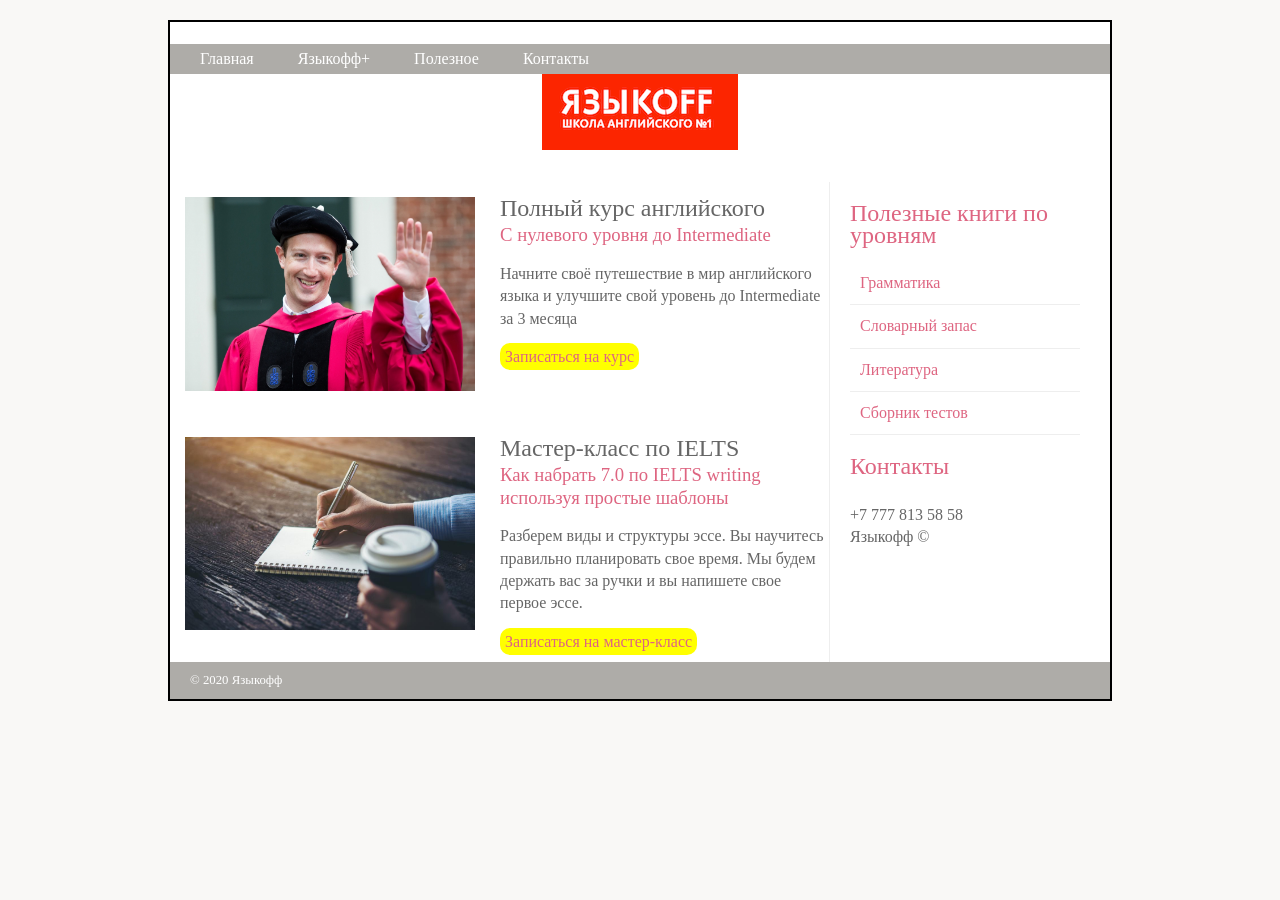
==== index.html @ 15d6b6bf "init.commit" ====
<!DOCTYPE html>
<html lang="en">
<head>
    <meta charset="UTF-8">
    <title>Yazykoff</title>
    <link rel="stylesheet" type="text/css" href="css/main.css" />
</head>
<body>
<div class="wrapper">
    <header>
        <h1>Языкофф</h1>
        <nav>
            <ul>
                <li><a href="">Главная</a></li>
                <li><a href="">Языкофф+</a></li>
                <li><a href="">Полезное</a></li>
                <li><a href="">Контакты</a></li>
            </ul>
        </nav>
        <img class="logo" src="img/llg.png">
    </header>
    <section class="courses">
        <article>
            <figure>
                <img src="img/zukerberg.jpg" alt="Zukerberg smiling">
            </figure>
            <hgroup>
                <h2>Полный курс английского</h2>
                <h3>С нулевого уровня до Intermediate</h3>
            </hgroup>
            <p>Начните своё путешествие в мир английского языка и улучшите свой уровень до Intermediate за 3 месяца </p>
            <a class="button" id="reg-general">Записаться на курс</a>
        </article>
        <article class="second">
            <figure>
                <img src="img/writing.jpg">
            </figure>
            <hgroup>
                <h2>Мастер-класс по IELTS</h2>
                <h3>Как набрать 7.0 по IELTS writing используя простые шаблоны</h3>
            </hgroup>
            <p>
                Разберем виды и структуры эссе. Вы научитесь правильно планировать свое время. Мы будем держать вас за ручки и вы
                напишете свое первое эссе.
            </p>
            <a class="button" id="reg-ielts">Записаться на мастер-класс</a>
        </article>
    </section>
    <aside>
        <section class="books">
                <h2>Полезные книги по уровням</h2>
                <a href="">Грамматика</a>
                <a href="">Словарный запас</a>
                <a href="">Литература</a>
                <a href="">Сборник тестов</a>
        </section>
            <section class="contacts">
                <h2>Контакты</h2>
                <p>
                    +7 777 813 58 58 <br/>
                    Языкофф &copy;
                </p>
            </section>
    </aside>
    <footer>
        &copy; 2020 Языкофф
    </footer>











</div>
</body>
</html>
---- css/main.css ----
header {
    display: block;
}
body {
    color: #666666;
    background-color: #f9f8f6;
    background-image: url ("img/llg.png");
    background-position: center;
    font-family: Georgia, times, serif;
    line-height: 1.4em;
    margin: 0px;
}
.wrapper {
    width: 940px;
    margin: 20px auto 20px auto;
    border: 2px solid #000000;
    background-color: #ffffff;
}
header {
    height: 160px;
    background-image: url ("img/llg.png");
}
h1 {
    text-indent: -9999px;
    width: 940px;
    height: 130 px;
    margin: 0px;
}
nav, footer {
    clear: both;
    color: #ffffff;
    background-color: #aeaca8;
    height: 30px;
}
nav ul {
    margin: 0px;
    padding: 4px 0px 5px 30px;
}
nav li {
    display: inline;
    margin-right: 40px;
}
nav li a {
    color: #ffffff;
}
nav li a:hover, nav li a.current {
    color: #000000;
}
section.courses {
    float: left;
    width: 659px;
    border-right: 1px solid #eeeeee;
}
article {

    clear: both;
    overflow: auto;
    width: 100%;
    padding-right: 10px;
}
hgroup {
    margin-top: 15px;
}
figure {

    float: left;
    padding: 5px;
    margin: 10px 20px 20px 10px;
}
figure img {
    width: 290px;
    margin-bottom: 0px;
}
.second {

}
aside {
    width: 230px;
    float: left;
    padding: 0px 0px 0px 20px;
}
aside section a {
    display: block;
    padding: 10px;
    border-bottom: 1px solid #eeeeee;
}
aside section a:hover {
    color: #985d6a;
    background-color: #efefef;
}
a {
    color: #de6581;
    text-decoration: none;
}
h1, h2, h3 {
    font-weight: normal;
}
h2 {
    margin: 10px 0px 5px 0px;
    padding: 0px;
}
h3 {
    margin: 0px 0px 10px 0px;
    color: #de6581;
}
aside h2 {
    padding: 10px 0px 10px 0px;
    color: #de6581;
}
footer {
    font-size: 80%;
    padding: 7px 0px 0px 20px;
}
a.button {
    height: 36px;
    background-color: yellow;
    border-radius: 10px;
    text-align: center;
    padding: 5px;
}
a.button:hover {
    background-color: red;
    color: white;
}
header img {
    display: block;
    margin: 0px auto 0px auto;
}
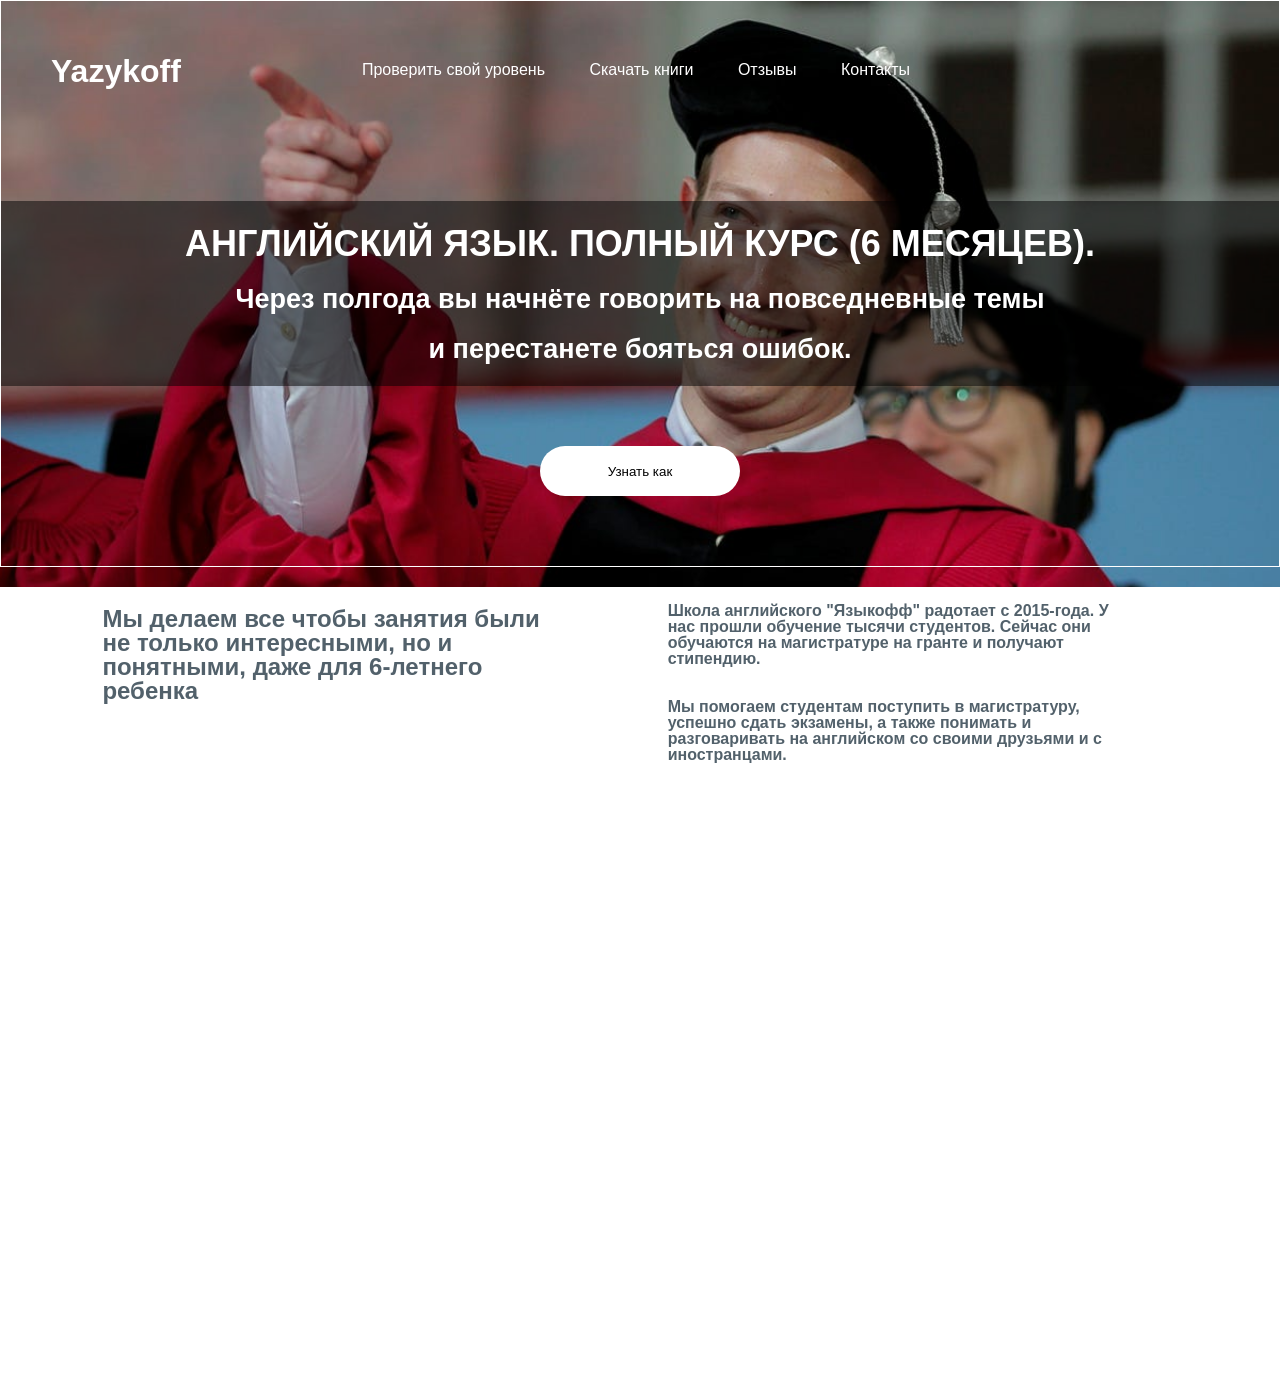
==== commit 85bd33e0: "init.commit" ====
--- a/index.html
+++ b/index.html
@@ -2,80 +2,53 @@
 <html lang="en">
 <head>
     <meta charset="UTF-8">
-    <title>Yazykoff</title>
-    <link rel="stylesheet" type="text/css" href="css/main.css" />
+    <title>Yazykoff online</title>
+    <link href="css/main.css" rel="stylesheet" type="text/css">
 </head>
 <body>
-<div class="wrapper">
-    <header>
-        <h1>Языкофф</h1>
-        <nav>
-            <ul>
-                <li><a href="">Главная</a></li>
-                <li><a href="">Языкофф+</a></li>
-                <li><a href="">Полезное</a></li>
-                <li><a href="">Контакты</a></li>
-            </ul>
-        </nav>
-        <img class="logo" src="img/llg.png">
-    </header>
-    <section class="courses">
-        <article>
-            <figure>
-                <img src="img/zukerberg.jpg" alt="Zukerberg smiling">
-            </figure>
+    <div class="wrapper">
+        <header>
+            <img class="page" src="img/first_p.jpeg">
+            <div class="hat">
+
+                <nav>
+                    <ul>
+                        <li><a href="#" class="current">Проверить свой уровень</a></li>
+                        <li><a href="#">Скачать книги</a></li>
+                        <li><a href="#">Отзывы</a></li>
+                        <li><a href="#">Контакты</a></li>
+
+                    </ul>
+                </nav>
+                <h1 id="logotype">Yazykoff</h1>
+            </div>
             <hgroup>
-                <h2>Полный курс английского</h2>
-                <h3>С нулевого уровня до Intermediate</h3>
+                <h1 id="zagolovok">Английский язык. Полный курс (6 месяцев).</h1>
+                <h2>Через полгода вы начнёте говорить на повседневные темы</h2>
+                <h2>и перестанете бояться ошибок.</h2>
             </hgroup>
-            <p>Начните своё путешествие в мир английского языка и улучшите свой уровень до Intermediate за 3 месяца </p>
-            <a class="button" id="reg-general">Записаться на курс</a>
-        </article>
-        <article class="second">
-            <figure>
-                <img src="img/writing.jpg">
-            </figure>
-            <hgroup>
-                <h2>Мастер-класс по IELTS</h2>
-                <h3>Как набрать 7.0 по IELTS writing используя простые шаблоны</h3>
-            </hgroup>
-            <p>
-                Разберем виды и структуры эссе. Вы научитесь правильно планировать свое время. Мы будем держать вас за ручки и вы
-                напишете свое первое эссе.
+            <button>Узнать как</button>
+        </header>
+        <section id="second">
+            <div class="second_form">
+            <h2 id="zagolovok-2">Мы делаем все чтобы занятия были не только интересными, но и понятными, даже для 6-летнего ребенка</h2>
+            <p class="article">Школа английского "Языкофф" радотает с 2015-года. У нас прошли обучение тысячи студентов. Сейчас они обучаются
+               на магистратуре на гранте и получают стипендию.</p>
+            <p class="article">
+                Мы помогаем студентам поступить в магистратуру, успешно сдать экзамены, а также понимать и разговаривать
+                на английском со своими друзьями и с иностранцами.
             </p>
-            <a class="button" id="reg-ielts">Записаться на мастер-класс</a>
-        </article>
-    </section>
-    <aside>
-        <section class="books">
-                <h2>Полезные книги по уровням</h2>
-                <a href="">Грамматика</a>
-                <a href="">Словарный запас</a>
-                <a href="">Литература</a>
-                <a href="">Сборник тестов</a>
+            </div>
         </section>
-            <section class="contacts">
-                <h2>Контакты</h2>
-                <p>
-                    +7 777 813 58 58 <br/>
-                    Языкофф &copy;
-                </p>
-            </section>
-    </aside>
-    <footer>
-        &copy; 2020 Языкофф
-    </footer>
+
+        <section>
+
+        </section>
 
 
 
 
 
-
-
-
-
-
-
-</div>
+    </div> <!-- wrapper -->
 </body>
 </html>
--- a/css/main.css
+++ b/css/main.css
@@ -1,128 +1,161 @@
+body {
+
+    background-color: white;
+    font-family: Georgia, times, serif;
+    font-family: "Roboto", "Helvetica", "Verdana", "Roboto", sans-serif;
+
+    margin: 0px;
+
+}
+
+.wrapper {
+    width: 100%;
+    height: 565px;;
+    margin: 0px auto 20px auto;
+
+}
+
 header {
+    height: 100%;
+
+    border: 0.0001px solid white;
+
+}
+
+img.page{
+    width: 100%;
+
+    position: absolute;
+    left:0;
+    z-index: -1;
+    }
+
+.hat {
+    position: absolute;
+
+    margin: 35px auto 0px auto;
+    width: 100%;
+    height: 80px;
+    z-index:2;
+
+}
+#logotype {
+    color: white;
+    margin-top: 17px;
+    position: absolute;
+    top: 0;
+    left: 50px;
+    z-index: 20;
+
+}
+
+nav {
+
+    text-align: center;
+    margin: 20px auto 20px auto;
     display: block;
+    clear: both;
+    color: black;
+    height: 30px;
+
 }
-body {
-    color: #666666;
-    background-color: #f9f8f6;
-    background-image: url ("img/llg.png");
-    background-position: center;
-    font-family: Georgia, times, serif;
-    line-height: 1.4em;
-    margin: 0px;
-}
-.wrapper {
-    width: 940px;
-    margin: 20px auto 20px auto;
-    border: 2px solid #000000;
-    background-color: #ffffff;
-}
-header {
-    height: 160px;
-    background-image: url ("img/llg.png");
-}
-h1 {
-    text-indent: -9999px;
-    width: 940px;
-    height: 130 px;
-    margin: 0px;
-}
-nav, footer {
-    clear: both;
-    color: #ffffff;
-    background-color: #aeaca8;
-    height: 30px;
-}
+
 nav ul {
     margin: 0px;
-    padding: 4px 0px 5px 30px;
+    padding: 5px 0px 5px 30px;
 }
+
 nav li {
     display: inline;
     margin-right: 40px;
 }
+
 nav li a {
-    color: #ffffff;
+    color: white;
 }
-nav li a:hover, nav li a.current {
-    color: #000000;
+
+nav li a:hover {
+    color: #FF165D;
 }
-section.courses {
-    float: left;
-    width: 659px;
-    border-right: 1px solid #eeeeee;
+
+
+a {
+    color: blue;
+    text-decoration: none;
 }
-article {
 
-    clear: both;
-    overflow: auto;
-    width: 100%;
-    padding-right: 10px;
+hgroup{
+    padding: 1px;
+    background-color: rgba(0, 0, 0, 0.5);
+    text-align: center;
+    color: white;
+    margin-top: 200px;
+    font-weight: 600;
+    font-size: 18px;
+    line-height: 1;
 }
-hgroup {
-    margin-top: 15px;
+
+#zagolovok {
+    text-transform: uppercase;
 }
-figure {
 
-    float: left;
-    padding: 5px;
-    margin: 10px 20px 20px 10px;
+button {
+    border: 0px;
+    display: block;
+    background-color: white;
+    border-radius: 25px;
+    width: 200px;
+    height: 50px;
+    margin: 60px auto 30px auto;
 }
-figure img {
-    width: 290px;
-    margin-bottom: 0px;
+
+button:hover {
+    background-color: #FF165D;
+    color: white;
+    border: 0px;
 }
-.second {
+
+button:active {
+    background-color: #C06C84;
+    color: white;
+    border: 0px;
+}
+
+section {
+    height: 100%;
+
 
 }
-aside {
-    width: 230px;
+#second{
+    background-color: white;
+    height: 40%;
+
+
+}
+
+#zagolovok-2 {
+    width: 40%;
+    display: block;
+    color: #52616B;
+    float: left
+
+
+}
+
+.article {
+    padding-left: 8%;
+    width: 40%;
+    color: #52616B;
+    display: block;
     float: left;
-    padding: 0px 0px 0px 20px;
 }
-aside section a {
+
+.second_form {
+    padding-left: 8%;
     display: block;
-    padding: 10px;
-    border-bottom: 1px solid #eeeeee;
+    margin: 20px auto 20px auto;
+    font-weight: 600;
+    line-height: 1;
 }
-aside section a:hover {
-    color: #985d6a;
-    background-color: #efefef;
-}
-a {
-    color: #de6581;
-    text-decoration: none;
-}
-h1, h2, h3 {
-    font-weight: normal;
-}
-h2 {
-    margin: 10px 0px 5px 0px;
-    padding: 0px;
-}
-h3 {
-    margin: 0px 0px 10px 0px;
-    color: #de6581;
-}
-aside h2 {
-    padding: 10px 0px 10px 0px;
-    color: #de6581;
-}
-footer {
-    font-size: 80%;
-    padding: 7px 0px 0px 20px;
-}
-a.button {
-    height: 36px;
-    background-color: yellow;
-    border-radius: 10px;
-    text-align: center;
-    padding: 5px;
-}
-a.button:hover {
-    background-color: red;
-    color: white;
-}
-header img {
-    display: block;
-    margin: 0px auto 0px auto;
-}+
+
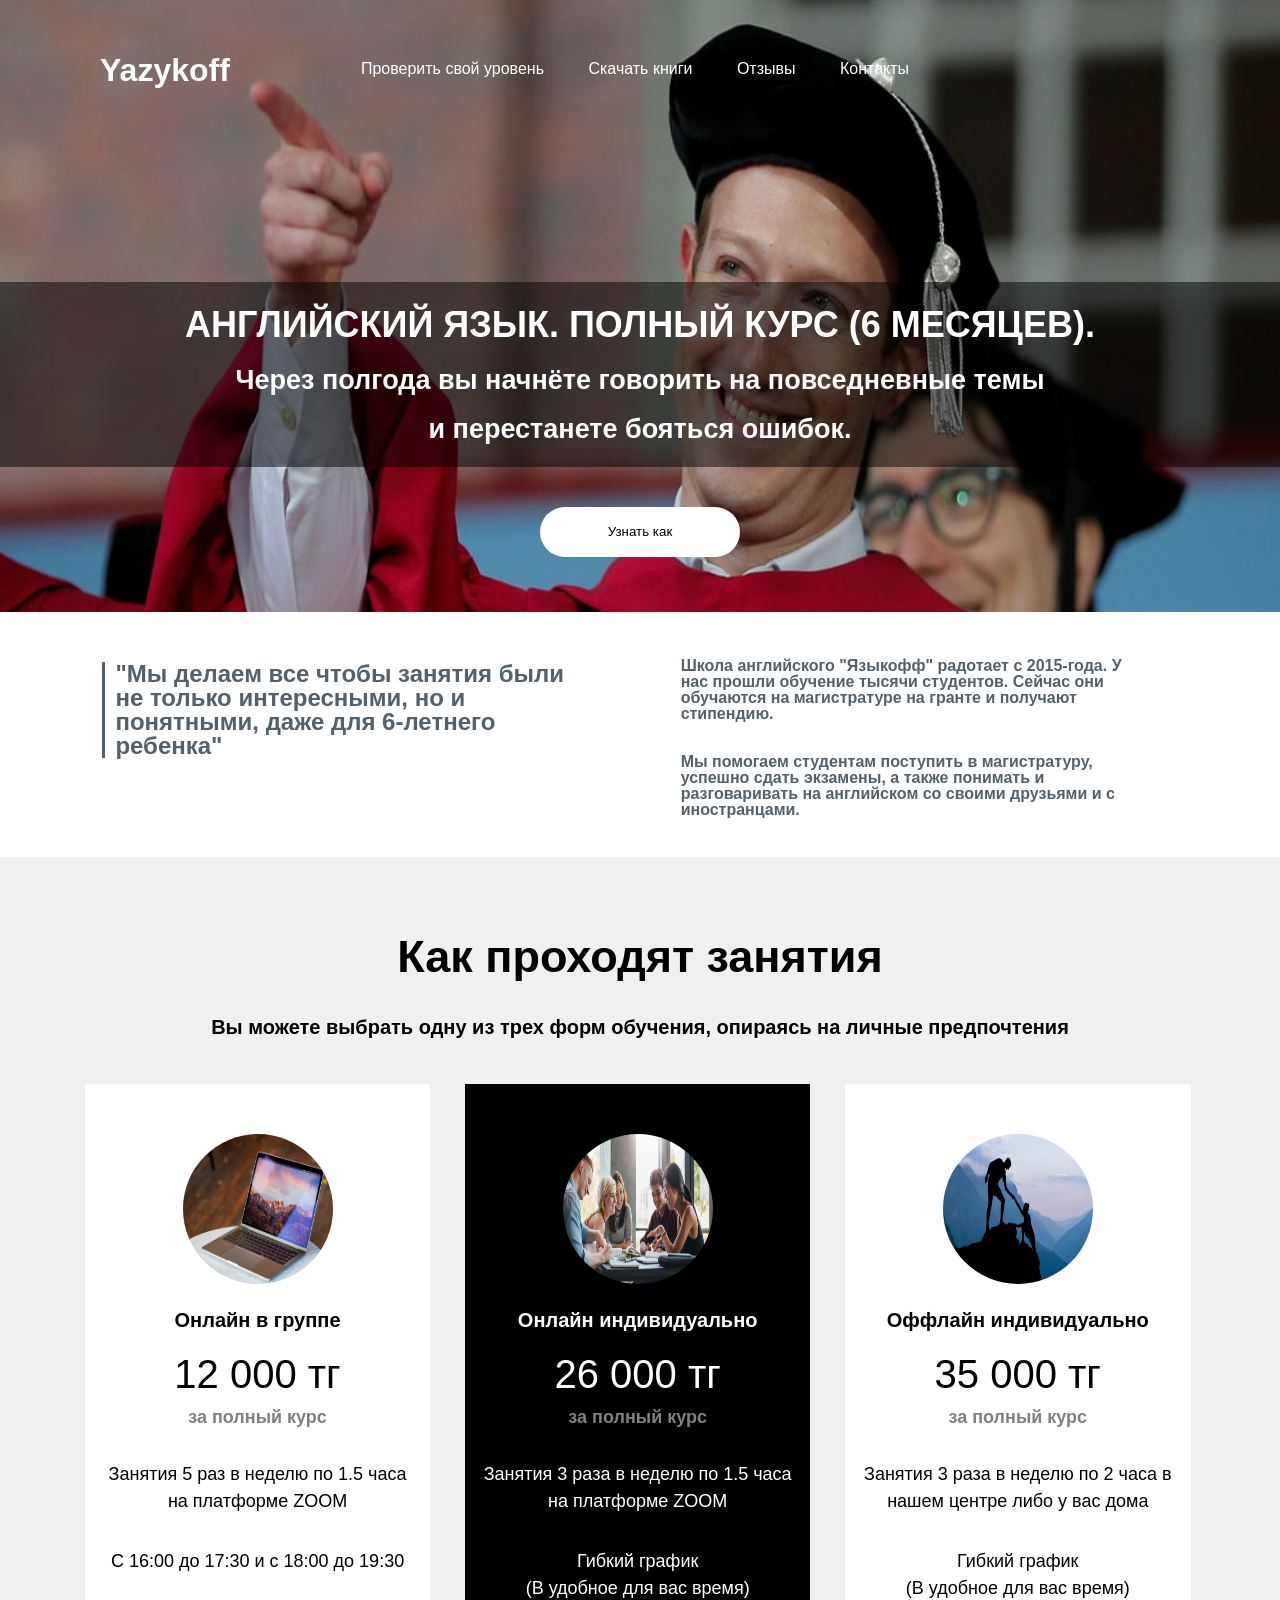
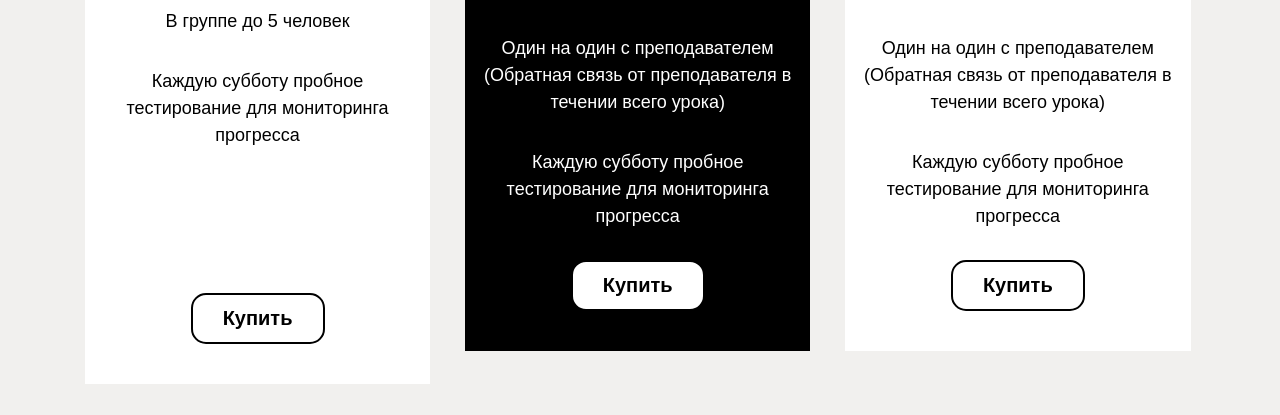
==== commit 5a391147: "Add files via upload" ====
--- a/index.html
+++ b/index.html
@@ -10,14 +10,12 @@
         <header>
             <img class="page" src="img/first_p.jpeg">
             <div class="hat">
-
                 <nav>
                     <ul>
                         <li><a href="#" class="current">Проверить свой уровень</a></li>
                         <li><a href="#">Скачать книги</a></li>
                         <li><a href="#">Отзывы</a></li>
                         <li><a href="#">Контакты</a></li>
-
                     </ul>
                 </nav>
                 <h1 id="logotype">Yazykoff</h1>
@@ -31,7 +29,7 @@
         </header>
         <section id="second">
             <div class="second_form">
-            <h2 id="zagolovok-2">Мы делаем все чтобы занятия были не только интересными, но и понятными, даже для 6-летнего ребенка</h2>
+            <h2 id="zagolovok-2">"Мы делаем все чтобы занятия были не только интересными, но и понятными, даже для 6-летнего ребенка"</h2>
             <p class="article">Школа английского "Языкофф" радотает с 2015-года. У нас прошли обучение тысячи студентов. Сейчас они обучаются
                на магистратуре на гранте и получают стипендию.</p>
             <p class="article">
@@ -41,7 +39,50 @@
             </div>
         </section>
 
-        <section>
+        <section id="third">
+            <hgroup id="third_zagolovok">
+                <h1>Как проходят занятия</h1>
+                <h2>Вы можете выбрать одну из трех форм обучения, опираясь на личные предпочтения</h2>
+            </hgroup>
+            <div id="column_group">
+                <div class="col column1">
+                    <img class="round" src="img/online.jpg" width="150px" height="150px">
+                    <p>Онлайн в группе</p>
+                    <p class="price">12 000 тг</p>
+                    <p class="grey"> за полный курс</p>
+                    <p class="col_text">Занятия 5 раз в неделю по 1.5 часа на платформе ZOOM</p>
+                    <p class="col_text">С 16:00 до 17:30 и с 18:00 до 19:30</p>
+                    <p class="col_text">В группе до  5 человек</p>
+                    <p class="col_text">Каждую субботу пробное тестирование для мониторинга прогресса</p>
+                    <p class="col_text black">Каждую субботу пробное тестирование для мониторинга прогресса</p>
+                    <p class="col_buy"><a href="#">Купить</a></p>
+                </div>
+                <div class="col column2">
+                    <img class="round" src="img/group.jpg" width="150px" height="150px">
+                    <p>Онлайн индивидуально</p>
+                    <p class="price">26 000 тг</p>
+                    <p class="grey"> за полный курс</p>
+                    <p class="col_text black">Занятия 3 раза в неделю по 1.5 часа на платформе ZOOM</p>
+                    <p class="col_text black">Гибкий график<br> (В удобное для вас время)</p>
+                    <p class="col_text black">Один на один с преподавателем <br> (Обратная связь от преподавателя в течении всего урока)</p>
+                    <p class="col_text black">Каждую субботу пробное тестирование для мониторинга прогресса</p>
+                    <p class="col_buy"><a href="#">Купить</a></p>
+                </div>
+                <div class="col column3">
+                    <img class="round" src="img/3.jpg" width="150px" height="150px">
+                    <p>Оффлайн индивидуально</p>
+                    <p class="price">35 000 тг</p>
+                    <p class="grey"> за полный курс</p>
+                    <p class="col_text">Занятия 3 раза в неделю по 2 часа в нашем центре либо у вас дома</p>
+                    <p class="col_text">Гибкий график<br> (В удобное для вас время)</p>
+                    <p class="col_text">Один на один с преподавателем <br> (Обратная связь от преподавателя в течении всего урока)</p>
+                    <p class="col_text">Каждую субботу пробное тестирование для мониторинга прогресса</p>
+                    <p class="col_buy"><a href="#">Купить</a></p>
+
+                </div>
+            </div>
+
+
 
         </section>
 
--- a/css/main.css
+++ b/css/main.css
@@ -1,63 +1,55 @@
 body {
-
     background-color: white;
     font-family: Georgia, times, serif;
     font-family: "Roboto", "Helvetica", "Verdana", "Roboto", sans-serif;
-
-    margin: 0px;
-
+    margin: 0px;
 }
 
 .wrapper {
     width: 100%;
-    height: 565px;;
+    height: 565px;
     margin: 0px auto 20px auto;
-
 }
 
 header {
-    height: 100%;
-
-    border: 0.0001px solid white;
-
+    height: 55%;
+    border: 0.0001px solid none;
 }
 
 img.page{
+    margin-top: 0px;
     width: 100%;
-
+    height: 90%;
     position: absolute;
+    top: 0;
     left:0;
     z-index: -1;
-    }
+}
 
 .hat {
     position: absolute;
-
     margin: 35px auto 0px auto;
+    top: 0;
     width: 100%;
     height: 80px;
     z-index:2;
-
 }
 #logotype {
     color: white;
     margin-top: 17px;
     position: absolute;
     top: 0;
-    left: 50px;
+    left: 100px;
     z-index: 20;
-
 }
 
 nav {
-
     text-align: center;
     margin: 20px auto 20px auto;
     display: block;
     clear: both;
     color: black;
     height: 30px;
-
 }
 
 nav ul {
@@ -89,7 +81,7 @@
     background-color: rgba(0, 0, 0, 0.5);
     text-align: center;
     color: white;
-    margin-top: 200px;
+    margin-top: 22%;
     font-weight: 600;
     font-size: 18px;
     line-height: 1;
@@ -106,7 +98,7 @@
     border-radius: 25px;
     width: 200px;
     height: 50px;
-    margin: 60px auto 30px auto;
+    margin: 40px auto 30px auto;
 }
 
 button:hover {
@@ -123,23 +115,20 @@
 
 section {
     height: 100%;
-
-
 }
 #second{
     background-color: white;
-    height: 40%;
-
-
+    height: 38%;
 }
 
 #zagolovok-2 {
+
+    border-left: 3px solid #52616B;
+    padding-left: 10px;
     width: 40%;
     display: block;
     color: #52616B;
-    float: left
-
-
+    float: left;
 }
 
 .article {
@@ -151,11 +140,140 @@
 }
 
 .second_form {
+    padding-top: 30px;
+    padding-bottom: 20px;
     padding-left: 8%;
     display: block;
     margin: 20px auto 20px auto;
     font-weight: 600;
     line-height: 1;
-}
-
-
+
+}
+
+#third {
+
+    height: 205%;
+    background-color: #F1F0EE;
+    font-size: 20px;
+    font-weight: 600;
+    padding: 0px;
+    margin: 0px;
+}
+
+#third_zagolovok {
+    background-color: #F1F0EE;
+    padding-top: 40px;
+    margin-top: 30px;
+    color: black;
+    line-height: 1;
+}
+
+#third_zagolovok h1{
+    font-size: 45px;
+
+}
+
+#third_zagolovok h2{
+    font-size: 20px;
+}
+.column1, .column2, .column3 {
+    text-align: center;
+    width: 30%;
+    float: left;
+    margin: 1.5%;
+
+}
+
+#column_group {
+    width: 90%;
+    margin: 0 auto;
+    overflow: auto;
+}
+
+.column3 {
+    margin-right: 0%;
+}
+.column1 {
+    margin-left: 1.8%;
+}
+
+.col {
+    margin-top: 30px;
+    padding-top: 50px;
+    height: 120%;
+    margin-bottom: 1em;
+    background-color: white;
+    padding-bottom: 40px;
+
+}
+
+.column2{
+    color: white;
+    background-color: black;
+}
+
+.round {
+    border-radius: 50% ;
+}
+
+.price {
+    font-size: 40px;
+    margin-top: 5px;
+    font-weight: 500;
+    padding: 0px;
+    margin: 0px;
+}
+.grey {
+    color: grey;
+    font-size: 18px;
+    padding: 0px;
+    margin: 0px;
+    padding-top: 10px;
+}
+
+.col_text {
+    color: black;
+    font-size: 18px;
+    font-weight: 100;
+    padding-top: 15px;
+    padding-left: 15px;
+    padding-right: 15px;
+    line-height: 1.5;
+}
+
+.black {
+    color: white;
+}
+
+.col_buy {
+    display: block;
+    margin: 30px auto 10px auto;
+    padding-top: 12px;
+    margin-bottom: 0px;
+    width: 130px;
+    height: 35px;
+    background-color: white;
+    border: 2px solid black;
+    border-radius: 15px;
+}
+
+.col_buy a {
+    color: black;
+}
+
+.col_buy a:hover {
+    color: black;
+    color: #FF165D;
+}
+
+
+
+
+
+
+
+
+
+
+
+
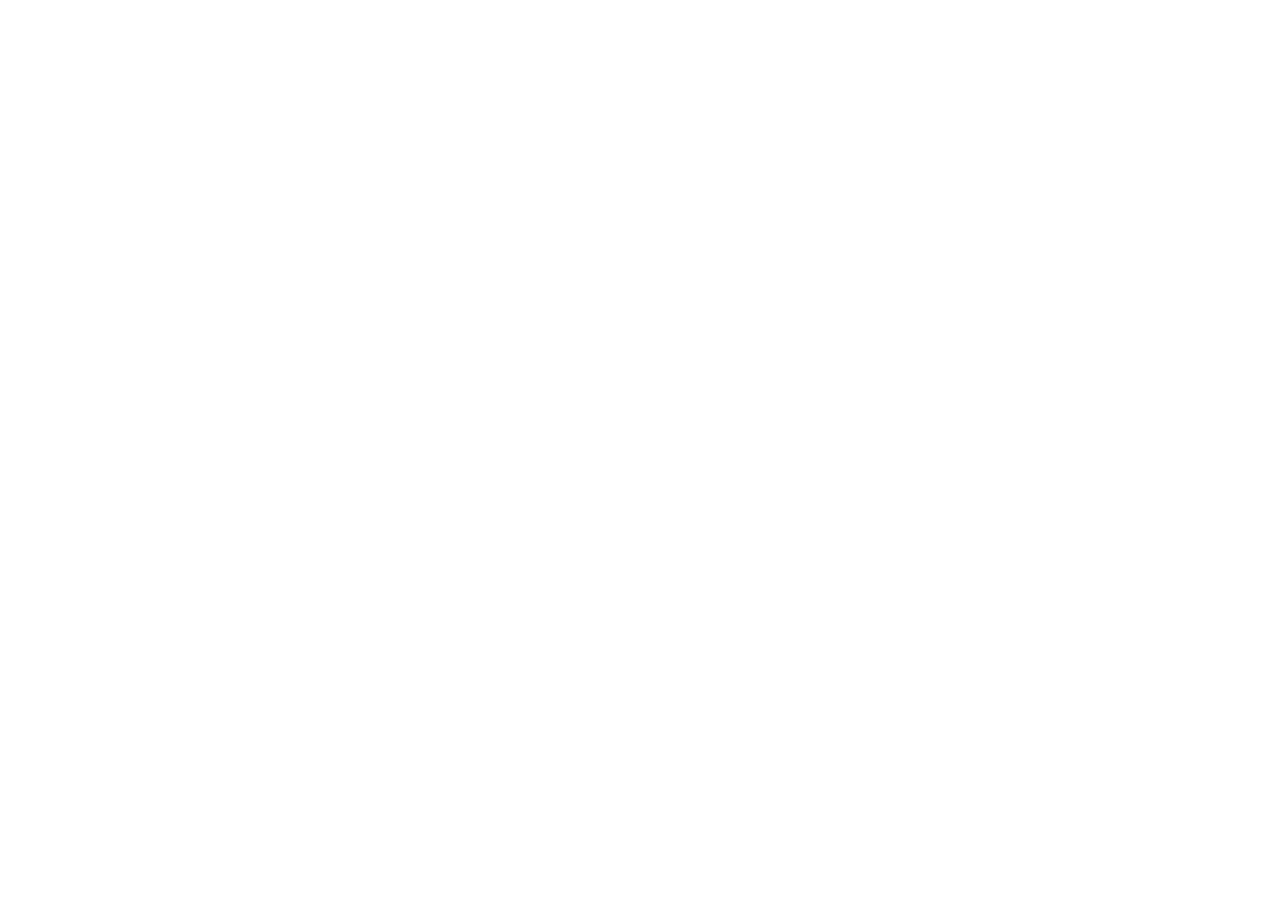
==== commit ac21f2c9: "Update index.html" ====
--- a/index.html
+++ b/index.html
@@ -91,5 +91,8 @@
 
 
     </div> <!-- wrapper -->
+<script>
+    window.location.href = 'https://yazykoff.tk/main/'    
+</script>    
 </body>
-</html>+</html>
